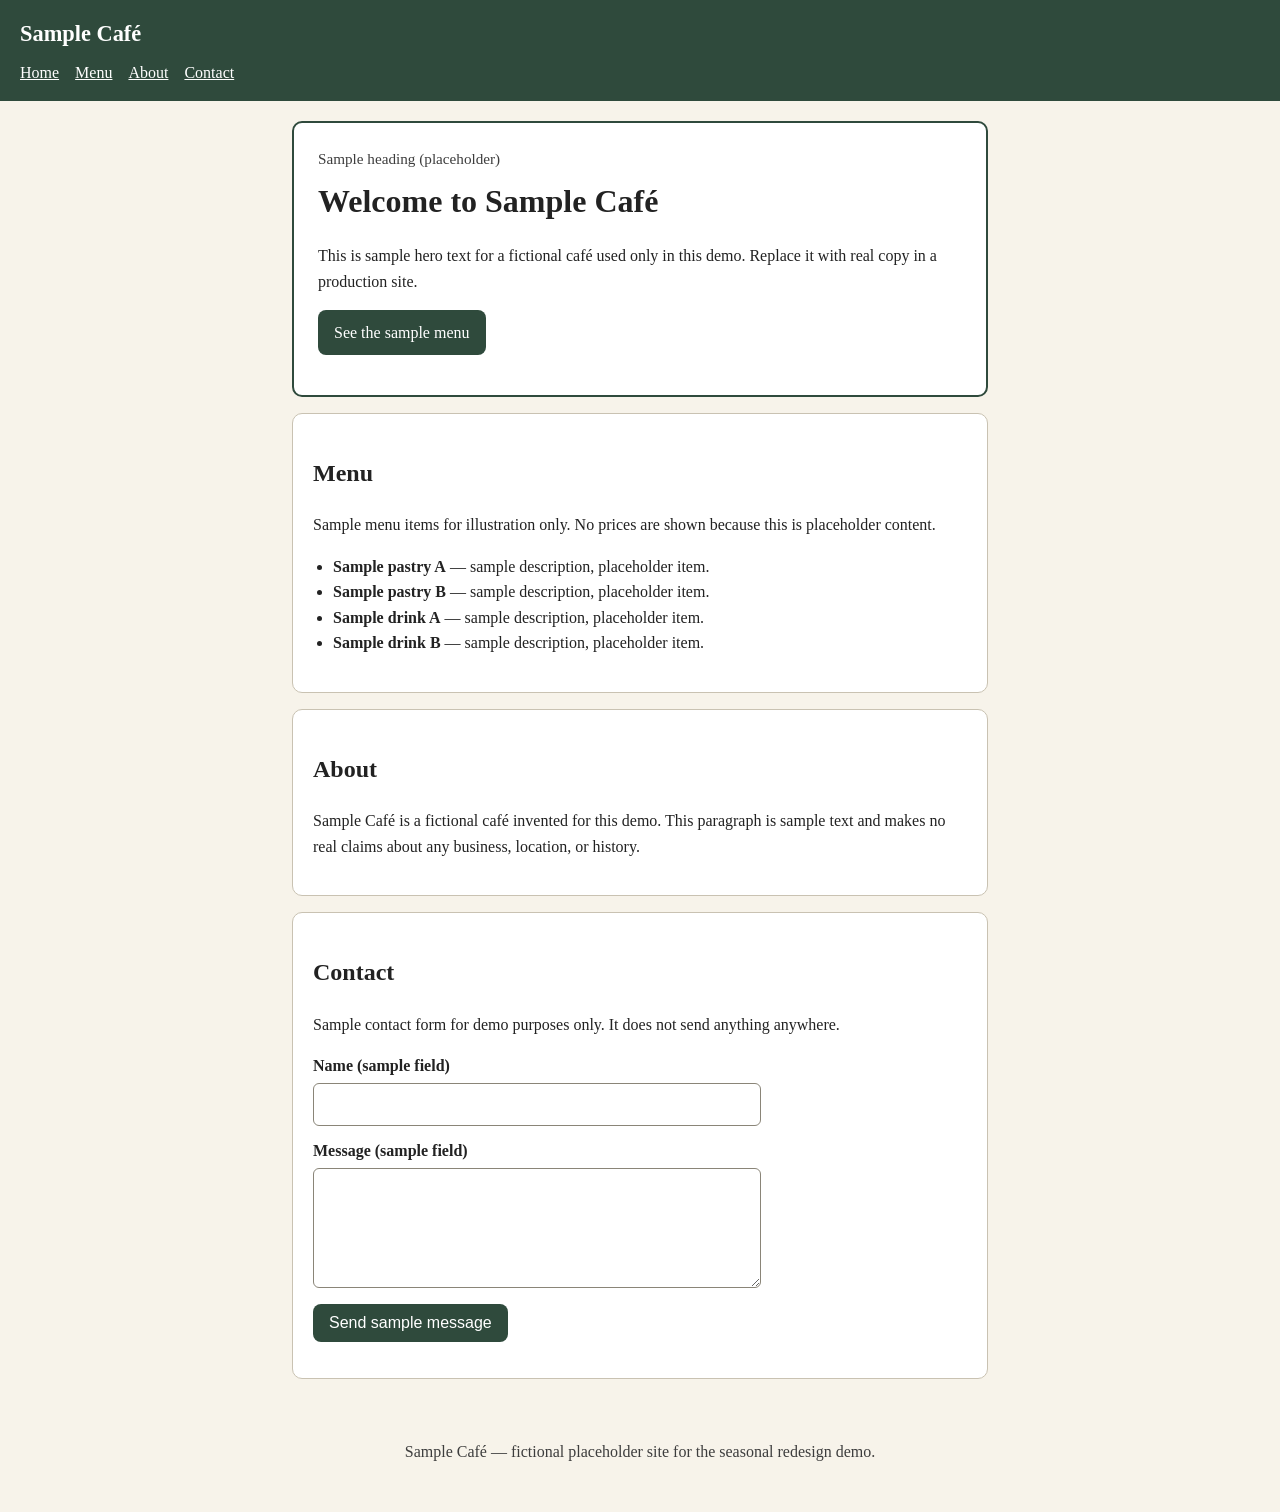
==== seasonal/site/index.html @ b6c5d4e1 "added demo for a seasonal dynamic website imagine a website that redesigns itself for each season is" ====
<!doctype html>
<html lang="en">
<head>
  <meta charset="utf-8">
  <meta name="viewport" content="width=device-width, initial-scale=1">
  <title>Sample Café (placeholder demo site)</title>
  <link rel="stylesheet" href="./style.css">
</head>
<body>
  <header class="site-header">
    <p class="brand">Sample Café</p>
    <nav class="site-nav" aria-label="Main navigation">
      <a href="#home">Home</a>
      <a href="#menu">Menu</a>
      <a href="#about">About</a>
      <a href="#contact">Contact</a>
    </nav>
  </header>

  <main>
    <section id="home" class="hero">
      <p class="season-kicker">Sample heading (placeholder)</p>
      <h1>Welcome to Sample Café</h1>
      <p>This is sample hero text for a fictional café used only in this demo. Replace it with real copy in a production site.</p>
      <p><a class="button" href="#menu">See the sample menu</a></p>
    </section>

    <section id="menu" class="panel">
      <h2>Menu</h2>
      <p>Sample menu items for illustration only. No prices are shown because this is placeholder content.</p>
      <ul class="menu-list">
        <li><strong>Sample pastry A</strong> — sample description, placeholder item.</li>
        <li><strong>Sample pastry B</strong> — sample description, placeholder item.</li>
        <li><strong>Sample drink A</strong> — sample description, placeholder item.</li>
        <li><strong>Sample drink B</strong> — sample description, placeholder item.</li>
      </ul>
    </section>

    <section id="about" class="panel">
      <h2>About</h2>
      <p>Sample Café is a fictional café invented for this demo. This paragraph is sample text and makes no real claims about any business, location, or history.</p>
    </section>

    <section id="contact" class="panel">
      <h2>Contact</h2>
      <p>Sample contact form for demo purposes only. It does not send anything anywhere.</p>
      <form id="contact-form" action="#" method="post">
        <label for="contact-name">Name (sample field)</label>
        <input id="contact-name" name="name" type="text" autocomplete="name" required>
        <label for="contact-message">Message (sample field)</label>
        <textarea id="contact-message" name="message" rows="4" required></textarea>
        <button type="submit">Send sample message</button>
      </form>
      <p id="contact-note" role="status"></p>
    </section>
  </main>

  <footer class="site-footer">
    <p>Sample Café — fictional placeholder site for the seasonal redesign demo.</p>
  </footer>

  <script src="./script.js"></script>
</body>
</html>
---- seasonal/site/style.css ----
/* Original Sample Café styles (placeholder demo site). */
* {
  box-sizing: border-box;
}

body {
  margin: 0;
  font-family: Georgia, "Times New Roman", serif;
  line-height: 1.6;
  color: #222222;
  background: #f7f3ea;
}

.site-header {
  background: #2f4a3c;
  color: #ffffff;
  padding: 1rem 1.25rem;
}

.brand {
  margin: 0 0 0.5rem;
  font-size: 1.4rem;
  font-weight: bold;
}

.site-nav {
  display: flex;
  flex-wrap: wrap;
  gap: 0.25rem 1rem;
}

.site-nav a {
  color: #ffffff;
}

main {
  max-width: 46rem;
  margin: 0 auto;
  padding: 1.25rem;
}

.hero {
  background: #ffffff;
  border: 2px solid #2f4a3c;
  border-radius: 10px;
  padding: 1.5rem;
}

.season-kicker {
  margin: 0 0 0.25rem;
  font-size: 0.95rem;
  color: #3d3d3d;
}

h1 {
  margin: 0 0 0.5rem;
  font-size: 2rem;
}

.panel {
  background: #ffffff;
  border: 1px solid #c9c2b2;
  border-radius: 10px;
  padding: 1.25rem;
  margin-top: 1rem;
}

.menu-list {
  padding-left: 1.25rem;
}

.button,
button {
  display: inline-block;
  background: #2f4a3c;
  color: #ffffff;
  border: none;
  border-radius: 8px;
  padding: 0.6rem 1rem;
  font-size: 1rem;
  text-decoration: none;
  cursor: pointer;
}

label {
  display: block;
  margin-top: 0.75rem;
  font-weight: bold;
}

input,
textarea {
  display: block;
  width: 100%;
  max-width: 28rem;
  margin-top: 0.25rem;
  padding: 0.5rem;
  font: inherit;
  border: 1px solid #8a8578;
  border-radius: 6px;
  background: #ffffff;
  color: #222222;
}

form button {
  margin-top: 1rem;
}

.site-footer {
  text-align: center;
  padding: 1.5rem 1rem 2rem;
  color: #3d3d3d;
}

@media (max-width: 36rem) {
  h1 {
    font-size: 1.6rem;
  }

  main {
    padding: 0.75rem;
  }
}
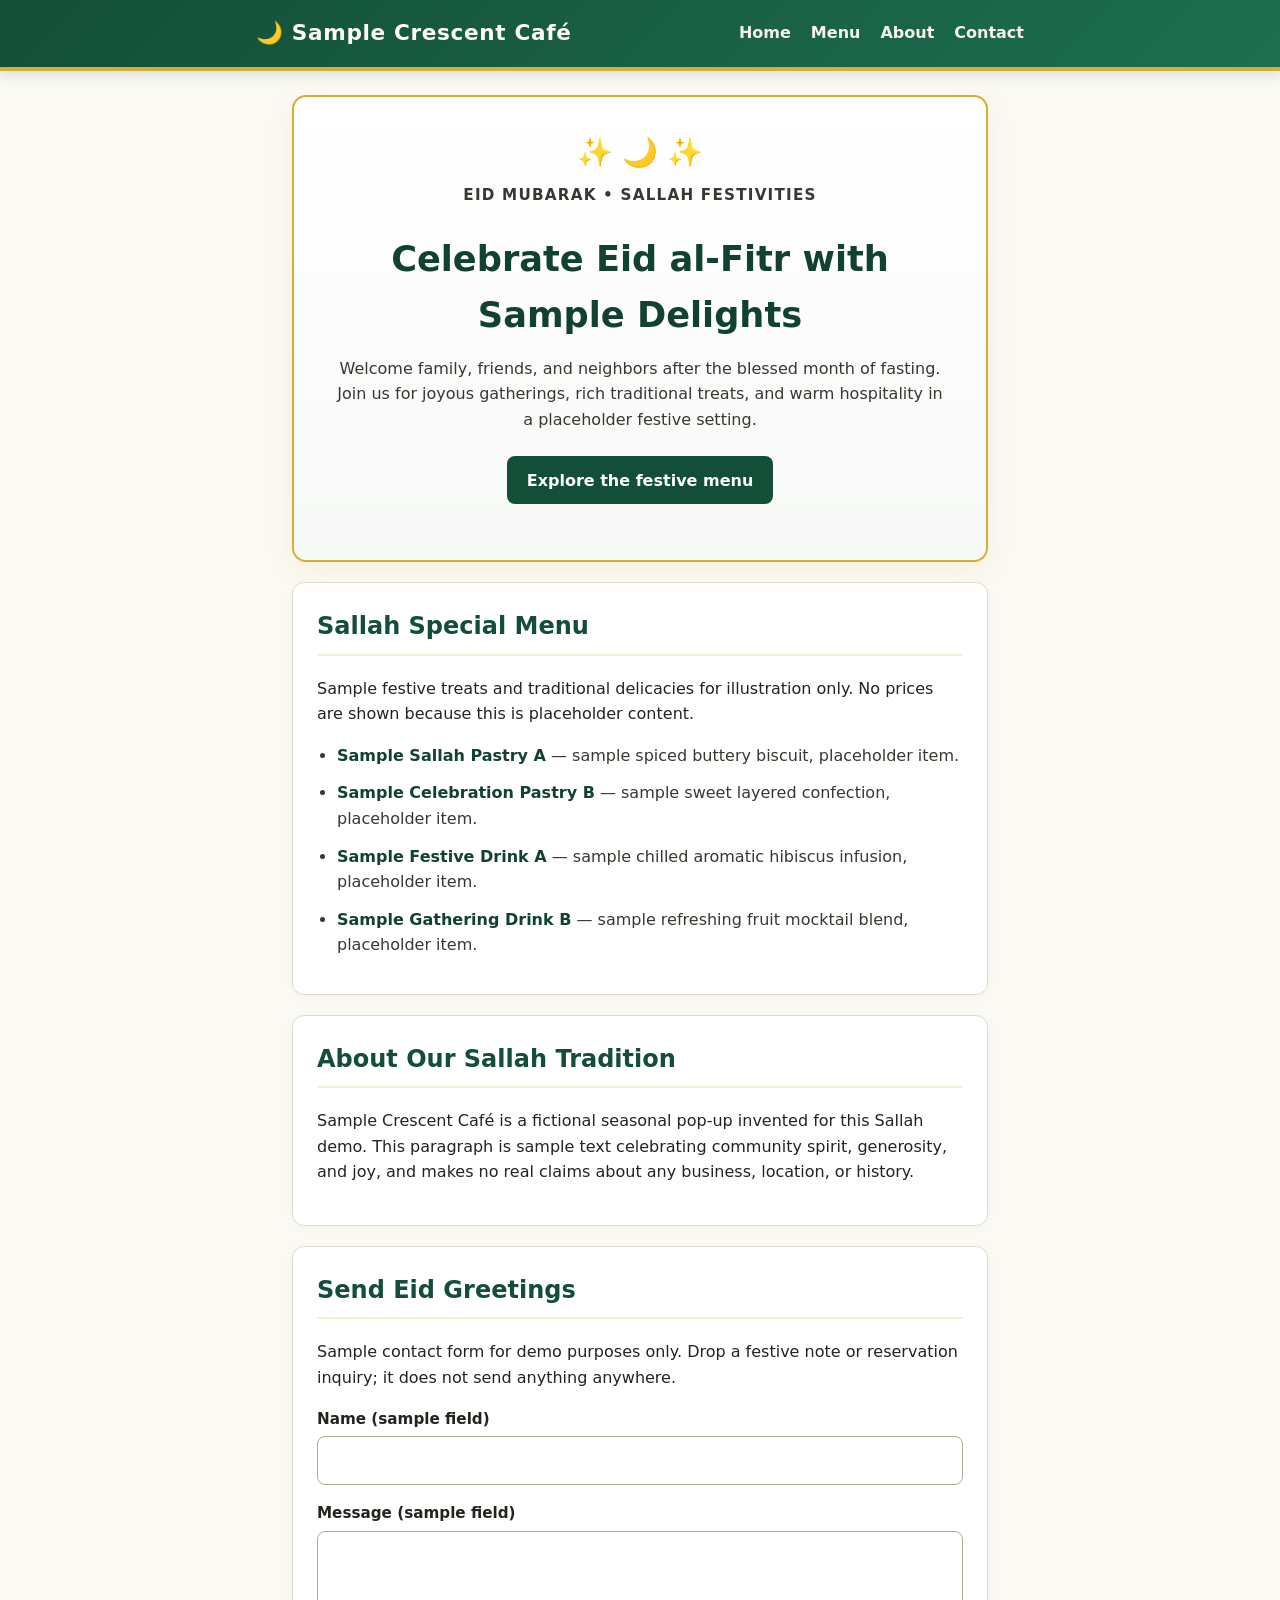
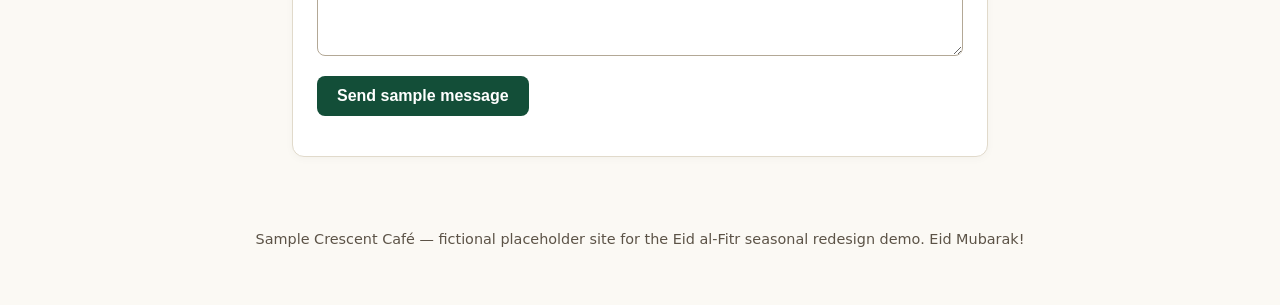
==== commit b6b26d9f: "redesigned for just the seasonal dynamic demo" ====
--- a/seasonal/site/index.html
+++ b/seasonal/site/index.html
@@ -3,47 +3,50 @@
 <head>
   <meta charset="utf-8">
   <meta name="viewport" content="width=device-width, initial-scale=1">
-  <title>Sample Café (placeholder demo site)</title>
+  <title>Sample Crescent Café — Eid al-Fitr (Sallah) Celebration Demo</title>
   <link rel="stylesheet" href="./style.css">
 </head>
 <body>
   <header class="site-header">
-    <p class="brand">Sample Café</p>
-    <nav class="site-nav" aria-label="Main navigation">
-      <a href="#home">Home</a>
-      <a href="#menu">Menu</a>
-      <a href="#about">About</a>
-      <a href="#contact">Contact</a>
-    </nav>
+    <div class="header-inner">
+      <p class="brand">🌙 Sample Crescent Café</p>
+      <nav class="site-nav" aria-label="Main navigation">
+        <a href="#home">Home</a>
+        <a href="#menu">Menu</a>
+        <a href="#about">About</a>
+        <a href="#contact">Contact</a>
+      </nav>
+    </div>
   </header>
 
   <main>
     <section id="home" class="hero">
-      <p class="season-kicker">Sample heading (placeholder)</p>
-      <h1>Welcome to Sample Café</h1>
-      <p>This is sample hero text for a fictional café used only in this demo. Replace it with real copy in a production site.</p>
-      <p><a class="button" href="#menu">See the sample menu</a></p>
+      <div class="crescent-decor" aria-hidden="true">✨ 🌙 ✨</div>
+      <p class="season-kicker">Eid Mubarak • Sallah Festivities</p>
+      <h1>Celebrate Eid al-Fitr with Sample Delights</h1>
+      <p>Welcome family, friends, and neighbors after the blessed month of fasting. Join us for joyous gatherings, rich traditional treats, and warm hospitality in a placeholder festive setting.</p>
+      <p><a class="button" href="#menu">Explore the festive menu</a></p>
     </section>
 
     <section id="menu" class="panel">
-      <h2>Menu</h2>
-      <p>Sample menu items for illustration only. No prices are shown because this is placeholder content.</p>
+      <h2>Sallah Special Menu</h2>
+      <p>Sample festive treats and traditional delicacies for illustration only. No prices are shown because this is placeholder content.</p>
       <ul class="menu-list">
-        <li><strong>Sample pastry A</strong> — sample description, placeholder item.</li>
-        <li><strong>Sample pastry B</strong> — sample description, placeholder item.</li>
-        <li><strong>Sample drink A</strong> — sample description, placeholder item.</li>
-        <li><strong>Sample drink B</strong> — sample description, placeholder item.</li>
+        <li><strong>Sample Sallah Pastry A</strong> — sample spiced buttery biscuit, placeholder item.</li>
+        <li><strong>Sample Celebration Pastry B</strong> — sample sweet layered confection, placeholder item.</li>
+        <li><strong>Sample Festive Drink A</strong> — sample chilled aromatic hibiscus infusion, placeholder item.</li>
+        <li><strong>Sample Gathering Drink B</strong> — sample refreshing fruit mocktail blend, placeholder item.</li>
       </ul>
     </section>
 
     <section id="about" class="panel">
-      <h2>About</h2>
-      <p>Sample Café is a fictional café invented for this demo. This paragraph is sample text and makes no real claims about any business, location, or history.</p>
+      <h2>About Our Sallah Tradition</h2>
+      <p>Sample Crescent Café is a fictional seasonal pop-up invented for this Sallah demo. This paragraph is sample text celebrating community spirit, generosity, and joy, and makes no real claims about any business, location, or history.</p>
     </section>
 
     <section id="contact" class="panel">
-      <h2>Contact</h2>
-      <p>Sample contact form for demo purposes only. It does not send anything anywhere.</p>
+      <h2>Send Eid Greetings</h2>
+      <p>Sample contact form for demo purposes only. Drop a festive note or reservation inquiry; it does not send anything anywhere.</p>
       <form id="contact-form" action="#" method="post">
         <label for="contact-name">Name (sample field)</label>
         <input id="contact-name" name="name" type="text" autocomplete="name" required>
@@ -56,9 +59,9 @@
   </main>
 
   <footer class="site-footer">
-    <p>Sample Café — fictional placeholder site for the seasonal redesign demo.</p>
+    <p>Sample Crescent Café — fictional placeholder site for the Eid al-Fitr seasonal redesign demo. Eid Mubarak!</p>
   </footer>
 
   <script src="./script.js"></script>
 </body>
-</html>
+</html>
--- a/seasonal/site/style.css
+++ b/seasonal/site/style.css
@@ -1,123 +1,233 @@
-/* Original Sample Café styles (placeholder demo site). */
+/* Eid al-Fitr (Sallah) thematic redesign stylesheet */
 * {
   box-sizing: border-box;
 }
 
 body {
   margin: 0;
-  font-family: Georgia, "Times New Roman", serif;
+  font-family: system-ui, -apple-system, BlinkMacSystemFont, "Segoe UI", Roboto, sans-serif;
   line-height: 1.6;
-  color: #222222;
-  background: #f7f3ea;
+  color: #26221d;
+  background: #fbf9f4;
 }
 
 .site-header {
-  background: #2f4a3c;
-  color: #ffffff;
+  background: linear-gradient(135deg, #134e38 0%, #1d6f51 100%);
+  color: #fbf9f4;
   padding: 1rem 1.25rem;
+  border-bottom: 4px solid #d4af37;
+  box-shadow: 0 4px 12px rgba(19, 78, 56, 0.15);
+}
+
+.header-inner {
+  max-width: 48rem;
+  margin: 0 auto;
+  display: flex;
+  flex-direction: column;
+  gap: 0.75rem;
+}
+
+@media (min-width: 36rem) {
+  .header-inner {
+    flex-direction: row;
+    align-items: center;
+    justify-content: space-between;
+  }
 }
 
 .brand {
-  margin: 0 0 0.5rem;
-  font-size: 1.4rem;
-  font-weight: bold;
+  margin: 0;
+  font-size: 1.35rem;
+  font-weight: 800;
+  letter-spacing: 0.03em;
+  color: #fefcf7;
 }
 
 .site-nav {
   display: flex;
   flex-wrap: wrap;
-  gap: 0.25rem 1rem;
+  gap: 0.5rem 1.25rem;
 }
 
 .site-nav a {
-  color: #ffffff;
+  color: #f7f3ea;
+  text-decoration: none;
+  font-weight: 600;
+  transition: color 0.2s ease;
+}
+
+.site-nav a:hover,
+.site-nav a:focus {
+  color: #f3d16b;
+  outline: none;
 }
 
 main {
   max-width: 46rem;
   margin: 0 auto;
-  padding: 1.25rem;
+  padding: 1.5rem 1.25rem;
 }
 
 .hero {
-  background: #ffffff;
-  border: 2px solid #2f4a3c;
-  border-radius: 10px;
-  padding: 1.5rem;
+  background: linear-gradient(180deg, #ffffff 0%, #f7f9f7 100%);
+  border: 2px solid #d4af37;
+  border-radius: 14px;
+  padding: 2rem 1.5rem;
+  text-align: center;
+  box-shadow: 0 8px 24px rgba(212, 175, 55, 0.12);
+  position: relative;
+  overflow: hidden;
+}
+
+.crescent-decor {
+  font-size: 1.8rem;
+  margin-bottom: 0.5rem;
+  animation: floatDecor 3s ease-in-out infinite alternate;
+}
+
+@keyframes floatDecor {
+  0% { transform: translateY(0); }
+  100% { transform: translateY(-4px); }
 }
 
 .season-kicker {
-  margin: 0 0 0.25rem;
+  margin: 0 0 0.5rem;
   font-size: 0.95rem;
-  color: #3d3d3d;
+  font-weight: 700;
+  text-transform: uppercase;
+  letter-spacing: 0.08em;
+  color: #997412;
 }
 
 h1 {
-  margin: 0 0 0.5rem;
-  font-size: 2rem;
+  margin: 0 0 0.75rem;
+  font-size: 2.2rem;
+  color: #114230;
+  font-weight: 800;
+}
+
+.hero p {
+  margin: 0 auto 1.5rem;
+  max-width: 38rem;
+  color: #3b3630;
 }
 
 .panel {
   background: #ffffff;
-  border: 1px solid #c9c2b2;
-  border-radius: 10px;
-  padding: 1.25rem;
-  margin-top: 1rem;
+  border: 1px solid #e1dacb;
+  border-radius: 12px;
+  padding: 1.5rem;
+  margin-top: 1.25rem;
+  box-shadow: 0 2px 8px rgba(0, 0, 0, 0.03);
+}
+
+.panel h2 {
+  margin-top: 0;
+  color: #134e38;
+  font-size: 1.5rem;
+  border-bottom: 2px solid #f3eedd;
+  padding-bottom: 0.5rem;
 }
 
 .menu-list {
   padding-left: 1.25rem;
+  margin-bottom: 0;
+}
+
+.menu-list li {
+  margin-bottom: 0.75rem;
+  color: #3b3630;
+}
+
+.menu-list strong {
+  color: #114230;
 }
 
 .button,
 button {
   display: inline-block;
-  background: #2f4a3c;
+  background: #134e38;
   color: #ffffff;
   border: none;
   border-radius: 8px;
-  padding: 0.6rem 1rem;
+  padding: 0.7rem 1.25rem;
   font-size: 1rem;
+  font-weight: 600;
   text-decoration: none;
   cursor: pointer;
+  transition: background-color 0.2s ease, transform 0.1s ease;
+}
+
+.button:hover,
+button:hover,
+.button:focus,
+button:focus {
+  background: #1d6f51;
+  outline: none;
+}
+
+.button:active,
+button:active {
+  transform: scale(0.98);
 }
 
 label {
   display: block;
-  margin-top: 0.75rem;
-  font-weight: bold;
+  margin-top: 1rem;
+  font-weight: 700;
+  color: #26221d;
+  font-size: 0.95rem;
 }
 
 input,
 textarea {
   display: block;
   width: 100%;
-  max-width: 28rem;
-  margin-top: 0.25rem;
-  padding: 0.5rem;
+  max-width: 100%;
+  margin-top: 0.35rem;
+  padding: 0.65rem;
   font: inherit;
-  border: 1px solid #8a8578;
-  border-radius: 6px;
+  border: 1px solid #b3a896;
+  border-radius: 8px;
   background: #ffffff;
-  color: #222222;
+  color: #26221d;
+  transition: border-color 0.2s ease, box-shadow 0.2s ease;
+}
+
+input:focus,
+textarea:focus {
+  outline: none;
+  border-color: #134e38;
+  box-shadow: 0 0 0 3px rgba(19, 78, 56, 0.15);
 }
 
 form button {
+  margin-top: 1.25rem;
+}
+
+#contact-note {
   margin-top: 1rem;
+  font-weight: 600;
+  color: #134e38;
 }
 
 .site-footer {
   text-align: center;
-  padding: 1.5rem 1rem 2rem;
-  color: #3d3d3d;
+  padding: 2rem 1rem 2.5rem;
+  color: #5c5347;
+  font-size: 0.9rem;
 }
 
 @media (max-width: 36rem) {
   h1 {
-    font-size: 1.6rem;
+    font-size: 1.75rem;
   }
 
   main {
-    padding: 0.75rem;
-  }
-}
+    padding: 1rem 0.75rem;
+  }
+
+  .hero {
+    padding: 1.5rem 1rem;
+  }
+}
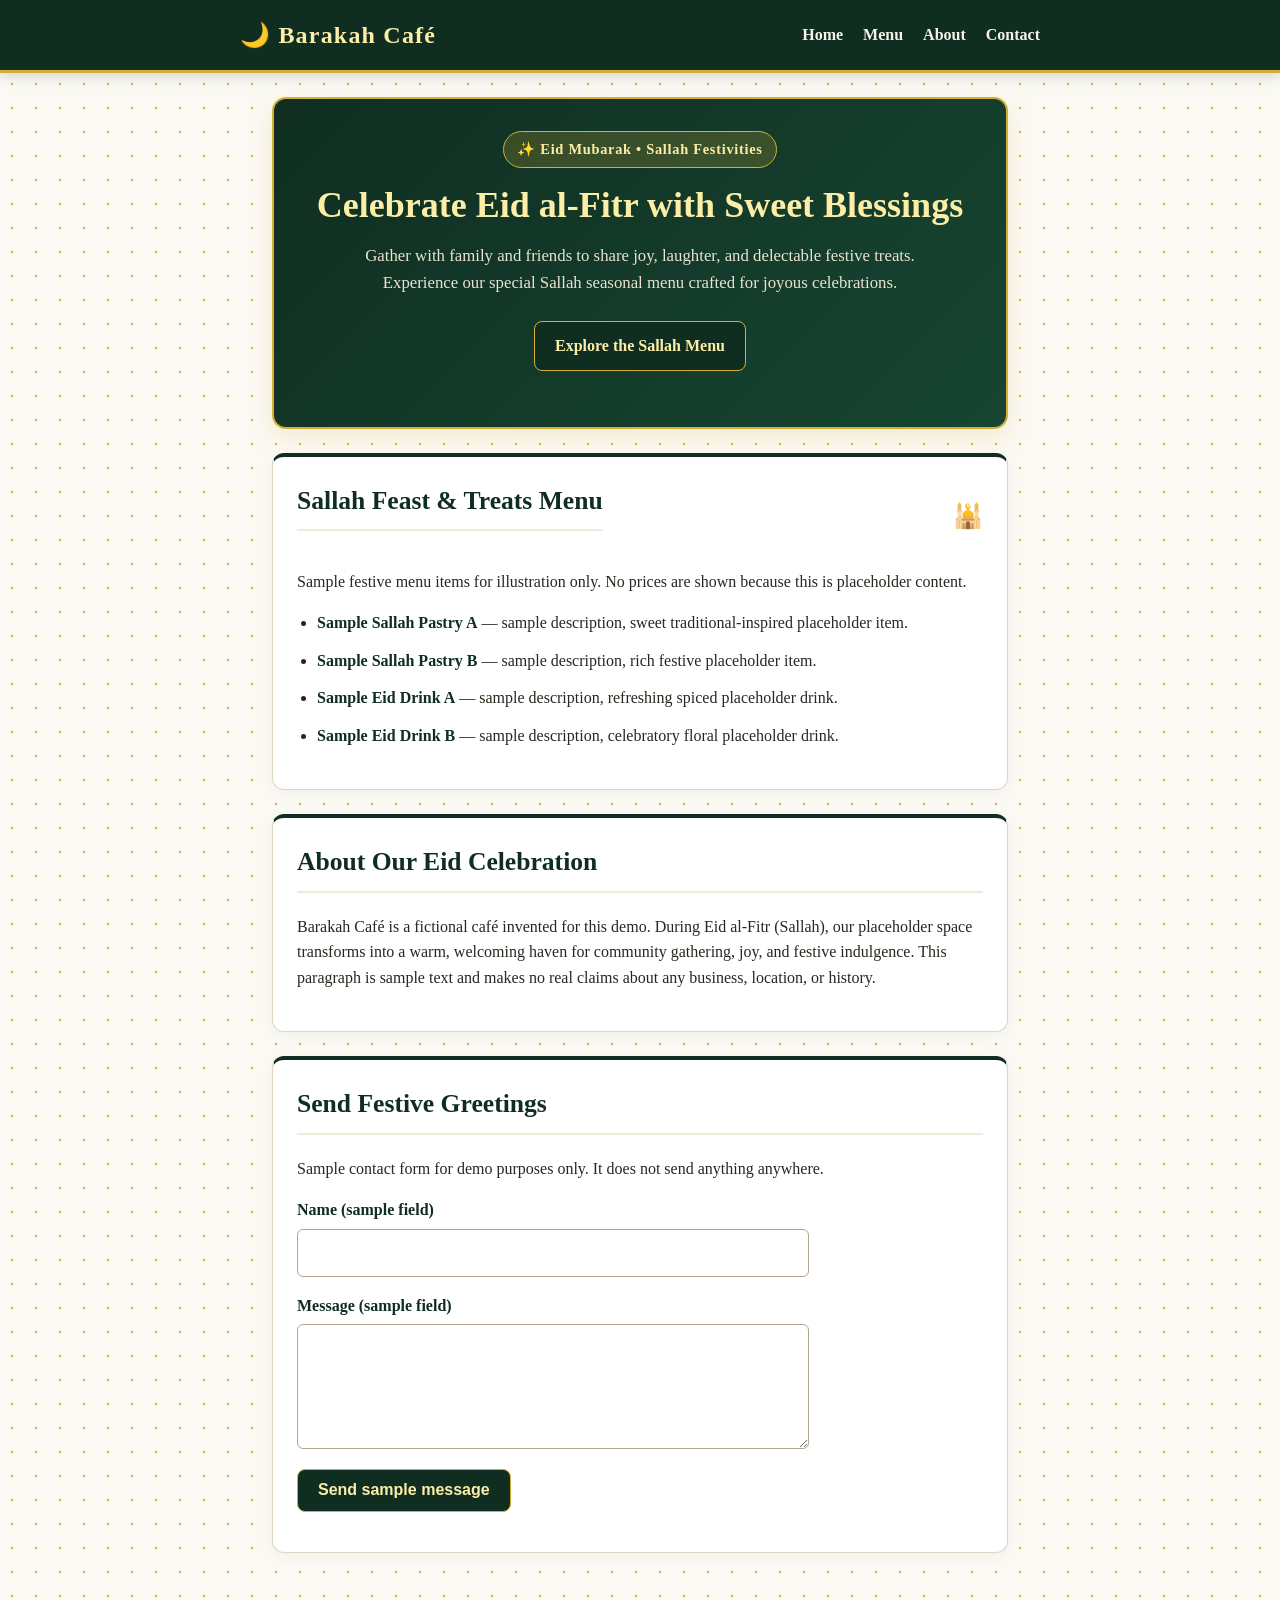
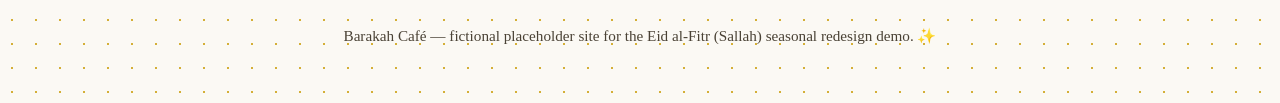
==== commit 047afc04: "redesigned the demo webpage" ====
--- a/seasonal/site/index.html
+++ b/seasonal/site/index.html
@@ -3,13 +3,13 @@
 <head>
   <meta charset="utf-8">
   <meta name="viewport" content="width=device-width, initial-scale=1">
-  <title>Sample Crescent Café — Eid al-Fitr (Sallah) Celebration Demo</title>
+  <title>Barakah Café — Eid al-Fitr (Sallah) Celebration</title>
   <link rel="stylesheet" href="./style.css">
 </head>
 <body>
   <header class="site-header">
-    <div class="header-inner">
-      <p class="brand">🌙 Sample Crescent Café</p>
+    <div class="header-container">
+      <p class="brand">🌙 Barakah Café</p>
       <nav class="site-nav" aria-label="Main navigation">
         <a href="#home">Home</a>
         <a href="#menu">Menu</a>
@@ -21,32 +21,34 @@
 
   <main>
     <section id="home" class="hero">
-      <div class="crescent-decor" aria-hidden="true">✨ 🌙 ✨</div>
-      <p class="season-kicker">Eid Mubarak • Sallah Festivities</p>
-      <h1>Celebrate Eid al-Fitr with Sample Delights</h1>
-      <p>Welcome family, friends, and neighbors after the blessed month of fasting. Join us for joyous gatherings, rich traditional treats, and warm hospitality in a placeholder festive setting.</p>
-      <p><a class="button" href="#menu">Explore the festive menu</a></p>
+      <div class="crescent-badge">✨ Eid Mubarak &bull; Sallah Festivities</div>
+      <h1>Celebrate Eid al-Fitr with Sweet Blessings</h1>
+      <p>Gather with family and friends to share joy, laughter, and delectable festive treats. Experience our special Sallah seasonal menu crafted for joyous celebrations.</p>
+      <p><a class="button" href="#menu">Explore the Sallah Menu</a></p>
     </section>
 
     <section id="menu" class="panel">
-      <h2>Sallah Special Menu</h2>
-      <p>Sample festive treats and traditional delicacies for illustration only. No prices are shown because this is placeholder content.</p>
+      <div class="section-header-decor">
+        <h2>Sallah Feast &amp; Treats Menu</h2>
+        <span class="decor-icon">🕌</span>
+      </div>
+      <p>Sample festive menu items for illustration only. No prices are shown because this is placeholder content.</p>
       <ul class="menu-list">
-        <li><strong>Sample Sallah Pastry A</strong> — sample spiced buttery biscuit, placeholder item.</li>
-        <li><strong>Sample Celebration Pastry B</strong> — sample sweet layered confection, placeholder item.</li>
-        <li><strong>Sample Festive Drink A</strong> — sample chilled aromatic hibiscus infusion, placeholder item.</li>
-        <li><strong>Sample Gathering Drink B</strong> — sample refreshing fruit mocktail blend, placeholder item.</li>
+        <li><strong>Sample Sallah Pastry A</strong> — sample description, sweet traditional-inspired placeholder item.</li>
+        <li><strong>Sample Sallah Pastry B</strong> — sample description, rich festive placeholder item.</li>
+        <li><strong>Sample Eid Drink A</strong> — sample description, refreshing spiced placeholder drink.</li>
+        <li><strong>Sample Eid Drink B</strong> — sample description, celebratory floral placeholder drink.</li>
       </ul>
     </section>
 
     <section id="about" class="panel">
-      <h2>About Our Sallah Tradition</h2>
-      <p>Sample Crescent Café is a fictional seasonal pop-up invented for this Sallah demo. This paragraph is sample text celebrating community spirit, generosity, and joy, and makes no real claims about any business, location, or history.</p>
+      <h2>About Our Eid Celebration</h2>
+      <p>Barakah Café is a fictional café invented for this demo. During Eid al-Fitr (Sallah), our placeholder space transforms into a warm, welcoming haven for community gathering, joy, and festive indulgence. This paragraph is sample text and makes no real claims about any business, location, or history.</p>
     </section>
 
     <section id="contact" class="panel">
-      <h2>Send Eid Greetings</h2>
-      <p>Sample contact form for demo purposes only. Drop a festive note or reservation inquiry; it does not send anything anywhere.</p>
+      <h2>Send Festive Greetings</h2>
+      <p>Sample contact form for demo purposes only. It does not send anything anywhere.</p>
       <form id="contact-form" action="#" method="post">
         <label for="contact-name">Name (sample field)</label>
         <input id="contact-name" name="name" type="text" autocomplete="name" required>
@@ -59,9 +61,9 @@
   </main>
 
   <footer class="site-footer">
-    <p>Sample Crescent Café — fictional placeholder site for the Eid al-Fitr seasonal redesign demo. Eid Mubarak!</p>
+    <p>Barakah Café — fictional placeholder site for the Eid al-Fitr (Sallah) seasonal redesign demo. ✨</p>
   </footer>
 
   <script src="./script.js"></script>
 </body>
-</html>+</html>
--- a/seasonal/site/style.css
+++ b/seasonal/site/style.css
@@ -1,46 +1,51 @@
-/* Eid al-Fitr (Sallah) thematic redesign stylesheet */
+/* Eid al-Fitr (Sallah) Redesign Styles */
 * {
   box-sizing: border-box;
 }
 
 body {
   margin: 0;
-  font-family: system-ui, -apple-system, BlinkMacSystemFont, "Segoe UI", Roboto, sans-serif;
+  font-family: "Cinzel", Georgia, "Times New Roman", serif;
   line-height: 1.6;
-  color: #26221d;
+  color: #2b261f;
   background: #fbf9f4;
+  background-image: radial-gradient(#d4af37 0.75px, transparent 0.75px);
+  background-size: 24px 24px;
 }
 
 .site-header {
-  background: linear-gradient(135deg, #134e38 0%, #1d6f51 100%);
-  color: #fbf9f4;
+  background: #0f2e21;
+  color: #f7f3ea;
   padding: 1rem 1.25rem;
-  border-bottom: 4px solid #d4af37;
-  box-shadow: 0 4px 12px rgba(19, 78, 56, 0.15);
-}
-
-.header-inner {
-  max-width: 48rem;
+  border-bottom: 3px solid #d4af37;
+  position: sticky;
+  top: 0;
+  z-index: 100;
+  box-shadow: 0 4px 12px rgba(15, 46, 33, 0.15);
+}
+
+.header-container {
+  max-width: 50rem;
   margin: 0 auto;
   display: flex;
   flex-direction: column;
-  gap: 0.75rem;
+  gap: 0.5rem;
 }
 
 @media (min-width: 36rem) {
-  .header-inner {
+  .header-container {
     flex-direction: row;
+    justify-content: space-between;
     align-items: center;
-    justify-content: space-between;
   }
 }
 
 .brand {
   margin: 0;
-  font-size: 1.35rem;
-  font-weight: 800;
-  letter-spacing: 0.03em;
-  color: #fefcf7;
+  font-size: 1.5rem;
+  font-weight: bold;
+  color: #fceea7;
+  letter-spacing: 0.05em;
 }
 
 .site-nav {
@@ -58,147 +63,144 @@
 
 .site-nav a:hover,
 .site-nav a:focus {
-  color: #f3d16b;
-  outline: none;
+  color: #fceea7;
+  text-decoration: underline;
 }
 
 main {
-  max-width: 46rem;
+  max-width: 48rem;
   margin: 0 auto;
-  padding: 1.5rem 1.25rem;
+  padding: 1.5rem 1rem;
 }
 
 .hero {
-  background: linear-gradient(180deg, #ffffff 0%, #f7f9f7 100%);
+  background: linear-gradient(135deg, #0f2e21 0%, #174532 100%);
+  color: #f7f3ea;
   border: 2px solid #d4af37;
   border-radius: 14px;
   padding: 2rem 1.5rem;
+  box-shadow: 0 8px 24px rgba(212, 175, 55, 0.2);
   text-align: center;
-  box-shadow: 0 8px 24px rgba(212, 175, 55, 0.12);
   position: relative;
   overflow: hidden;
 }
 
-.crescent-decor {
-  font-size: 1.8rem;
-  margin-bottom: 0.5rem;
-  animation: floatDecor 3s ease-in-out infinite alternate;
-}
-
-@keyframes floatDecor {
-  0% { transform: translateY(0); }
-  100% { transform: translateY(-4px); }
-}
-
-.season-kicker {
-  margin: 0 0 0.5rem;
-  font-size: 0.95rem;
-  font-weight: 700;
-  text-transform: uppercase;
-  letter-spacing: 0.08em;
-  color: #997412;
+.crescent-badge {
+  display: inline-block;
+  background: rgba(212, 175, 55, 0.2);
+  color: #fceea7;
+  border: 1px solid #d4af37;
+  padding: 0.35rem 0.85rem;
+  border-radius: 20px;
+  font-size: 0.9rem;
+  font-weight: bold;
+  margin-bottom: 1rem;
+  letter-spacing: 0.05em;
 }
 
 h1 {
-  margin: 0 0 0.75rem;
-  font-size: 2.2rem;
-  color: #114230;
-  font-weight: 800;
+  margin: 0 0 1rem;
+  font-size: 2.25rem;
+  color: #fceea7;
+  line-height: 1.2;
 }
 
 .hero p {
+  max-width: 38rem;
   margin: 0 auto 1.5rem;
-  max-width: 38rem;
-  color: #3b3630;
+  color: #eae3d2;
+  font-size: 1.05rem;
 }
 
 .panel {
   background: #ffffff;
-  border: 1px solid #e1dacb;
+  border: 1px solid #dfd5c2;
+  border-top: 4px solid #0f2e21;
   border-radius: 12px;
   padding: 1.5rem;
-  margin-top: 1.25rem;
-  box-shadow: 0 2px 8px rgba(0, 0, 0, 0.03);
+  margin-top: 1.5rem;
+  box-shadow: 0 4px 16px rgba(0, 0, 0, 0.04);
 }
 
 .panel h2 {
   margin-top: 0;
-  color: #134e38;
+  color: #0f2e21;
+  font-size: 1.6rem;
+  border-bottom: 2px solid #f2eadb;
+  padding-bottom: 0.5rem;
+}
+
+.section-header-decor {
+  display: flex;
+  justify-content: space-between;
+  align-items: center;
+}
+
+.decor-icon {
   font-size: 1.5rem;
-  border-bottom: 2px solid #f3eedd;
-  padding-bottom: 0.5rem;
 }
 
 .menu-list {
   padding-left: 1.25rem;
-  margin-bottom: 0;
 }
 
 .menu-list li {
   margin-bottom: 0.75rem;
-  color: #3b3630;
 }
 
 .menu-list strong {
-  color: #114230;
+  color: #0f2e21;
 }
 
 .button,
 button {
   display: inline-block;
-  background: #134e38;
-  color: #ffffff;
-  border: none;
+  background: #0f2e21;
+  color: #fceea7;
+  border: 1px solid #d4af37;
   border-radius: 8px;
   padding: 0.7rem 1.25rem;
   font-size: 1rem;
-  font-weight: 600;
+  font-weight: bold;
   text-decoration: none;
   cursor: pointer;
-  transition: background-color 0.2s ease, transform 0.1s ease;
+  transition: background 0.2s ease, transform 0.1s ease;
 }
 
 .button:hover,
+.button:focus,
 button:hover,
-.button:focus,
 button:focus {
-  background: #1d6f51;
-  outline: none;
-}
-
-.button:active,
-button:active {
-  transform: scale(0.98);
+  background: #174532;
+  color: #ffffff;
+  transform: translateY(-1px);
 }
 
 label {
   display: block;
   margin-top: 1rem;
-  font-weight: 700;
-  color: #26221d;
-  font-size: 0.95rem;
+  font-weight: bold;
+  color: #0f2e21;
 }
 
 input,
 textarea {
   display: block;
   width: 100%;
-  max-width: 100%;
+  max-width: 32rem;
   margin-top: 0.35rem;
   padding: 0.65rem;
   font: inherit;
-  border: 1px solid #b3a896;
-  border-radius: 8px;
+  border: 1px solid #b3a690;
+  border-radius: 6px;
   background: #ffffff;
-  color: #26221d;
-  transition: border-color 0.2s ease, box-shadow 0.2s ease;
+  color: #2b261f;
 }
 
 input:focus,
 textarea:focus {
-  outline: none;
-  border-color: #134e38;
-  box-shadow: 0 0 0 3px rgba(19, 78, 56, 0.15);
+  outline: 2px solid #0f2e21;
+  border-color: #0f2e21;
 }
 
 form button {
@@ -207,15 +209,15 @@
 
 #contact-note {
   margin-top: 1rem;
-  font-weight: 600;
-  color: #134e38;
+  font-weight: bold;
+  color: #0f2e21;
 }
 
 .site-footer {
   text-align: center;
   padding: 2rem 1rem 2.5rem;
-  color: #5c5347;
-  font-size: 0.9rem;
+  color: #4a4235;
+  font-size: 0.95rem;
 }
 
 @media (max-width: 36rem) {
@@ -224,10 +226,10 @@
   }
 
   main {
-    padding: 1rem 0.75rem;
+    padding: 0.75rem;
   }
 
   .hero {
     padding: 1.5rem 1rem;
   }
-}+}
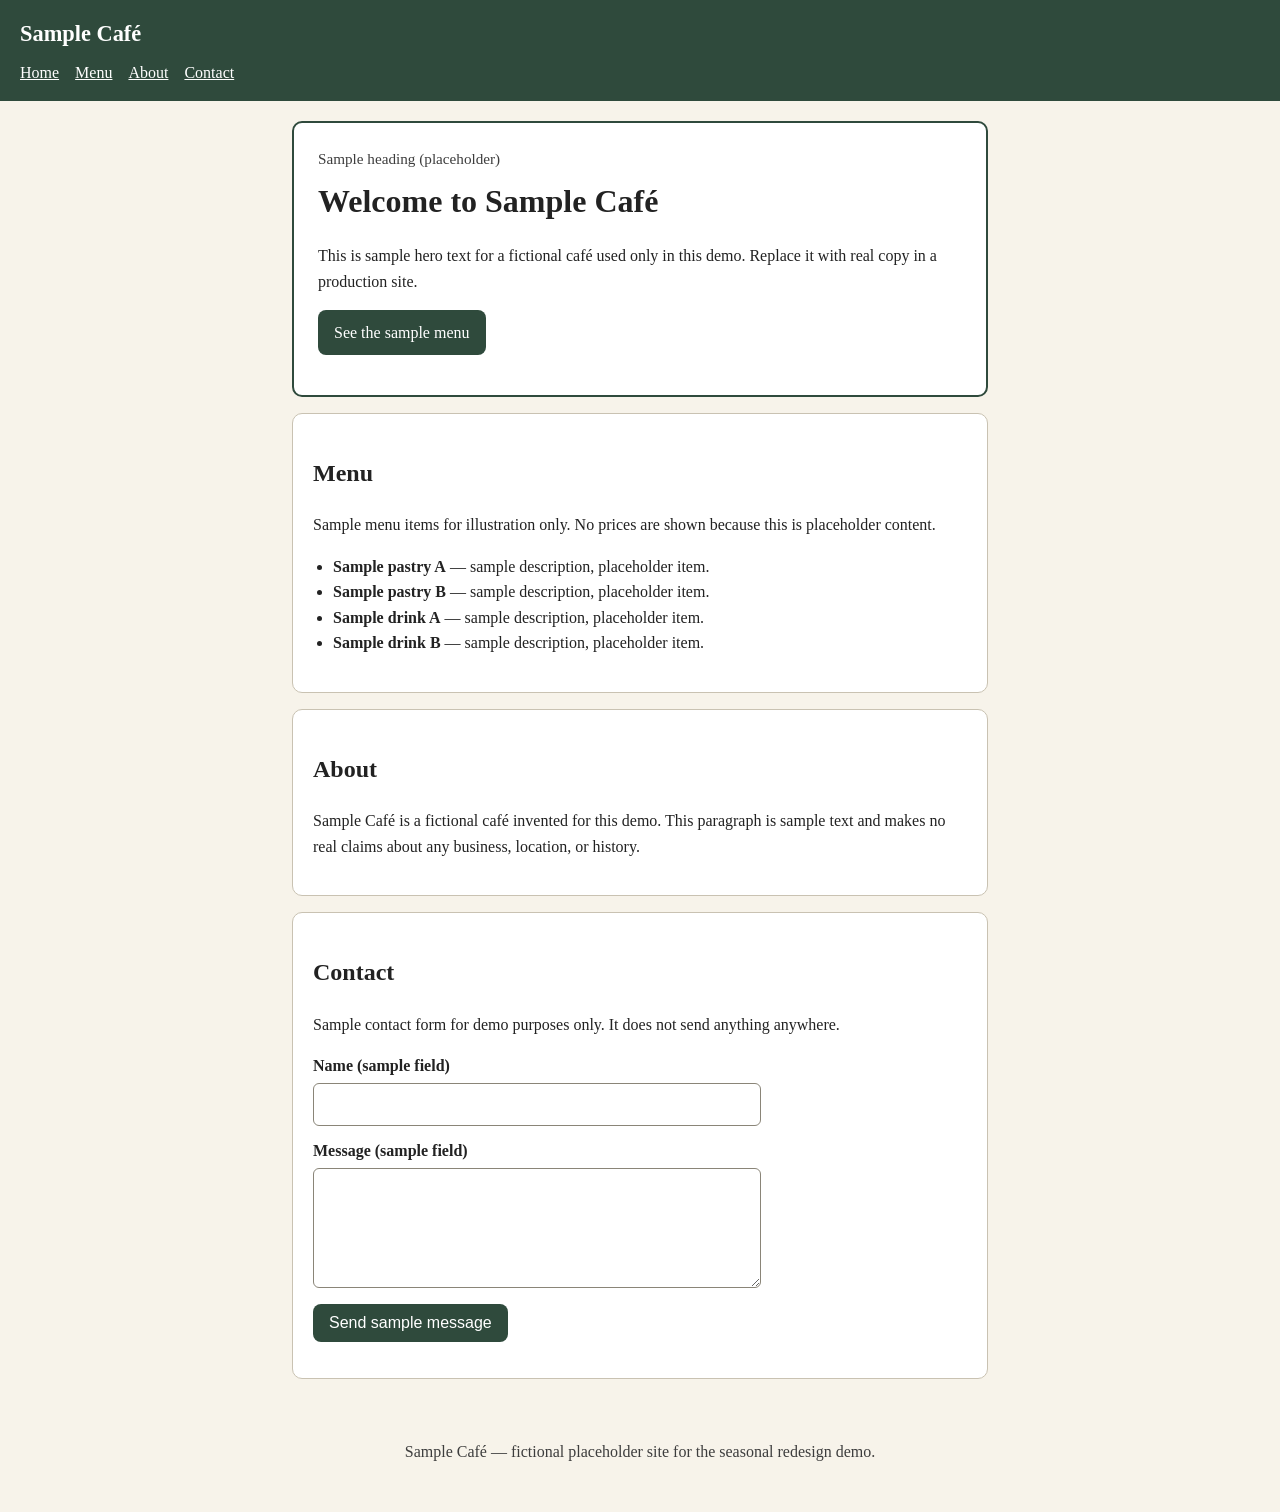
==== commit 04e082a3: "Added tools to ground the ai agent" ====
--- a/seasonal/site/index.html
+++ b/seasonal/site/index.html
@@ -3,51 +3,46 @@
 <head>
   <meta charset="utf-8">
   <meta name="viewport" content="width=device-width, initial-scale=1">
-  <title>Barakah Café — Eid al-Fitr (Sallah) Celebration</title>
+  <title>Sample Café (placeholder demo site)</title>
   <link rel="stylesheet" href="./style.css">
 </head>
 <body>
   <header class="site-header">
-    <div class="header-container">
-      <p class="brand">🌙 Barakah Café</p>
-      <nav class="site-nav" aria-label="Main navigation">
-        <a href="#home">Home</a>
-        <a href="#menu">Menu</a>
-        <a href="#about">About</a>
-        <a href="#contact">Contact</a>
-      </nav>
-    </div>
+    <p class="brand">Sample Café</p>
+    <nav class="site-nav" aria-label="Main navigation">
+      <a href="#home">Home</a>
+      <a href="#menu">Menu</a>
+      <a href="#about">About</a>
+      <a href="#contact">Contact</a>
+    </nav>
   </header>
 
   <main>
     <section id="home" class="hero">
-      <div class="crescent-badge">✨ Eid Mubarak &bull; Sallah Festivities</div>
-      <h1>Celebrate Eid al-Fitr with Sweet Blessings</h1>
-      <p>Gather with family and friends to share joy, laughter, and delectable festive treats. Experience our special Sallah seasonal menu crafted for joyous celebrations.</p>
-      <p><a class="button" href="#menu">Explore the Sallah Menu</a></p>
+      <p class="season-kicker">Sample heading (placeholder)</p>
+      <h1>Welcome to Sample Café</h1>
+      <p>This is sample hero text for a fictional café used only in this demo. Replace it with real copy in a production site.</p>
+      <p><a class="button" href="#menu">See the sample menu</a></p>
     </section>
 
     <section id="menu" class="panel">
-      <div class="section-header-decor">
-        <h2>Sallah Feast &amp; Treats Menu</h2>
-        <span class="decor-icon">🕌</span>
-      </div>
-      <p>Sample festive menu items for illustration only. No prices are shown because this is placeholder content.</p>
+      <h2>Menu</h2>
+      <p>Sample menu items for illustration only. No prices are shown because this is placeholder content.</p>
       <ul class="menu-list">
-        <li><strong>Sample Sallah Pastry A</strong> — sample description, sweet traditional-inspired placeholder item.</li>
-        <li><strong>Sample Sallah Pastry B</strong> — sample description, rich festive placeholder item.</li>
-        <li><strong>Sample Eid Drink A</strong> — sample description, refreshing spiced placeholder drink.</li>
-        <li><strong>Sample Eid Drink B</strong> — sample description, celebratory floral placeholder drink.</li>
+        <li><strong>Sample pastry A</strong> — sample description, placeholder item.</li>
+        <li><strong>Sample pastry B</strong> — sample description, placeholder item.</li>
+        <li><strong>Sample drink A</strong> — sample description, placeholder item.</li>
+        <li><strong>Sample drink B</strong> — sample description, placeholder item.</li>
       </ul>
     </section>
 
     <section id="about" class="panel">
-      <h2>About Our Eid Celebration</h2>
-      <p>Barakah Café is a fictional café invented for this demo. During Eid al-Fitr (Sallah), our placeholder space transforms into a warm, welcoming haven for community gathering, joy, and festive indulgence. This paragraph is sample text and makes no real claims about any business, location, or history.</p>
+      <h2>About</h2>
+      <p>Sample Café is a fictional café invented for this demo. This paragraph is sample text and makes no real claims about any business, location, or history.</p>
     </section>
 
     <section id="contact" class="panel">
-      <h2>Send Festive Greetings</h2>
+      <h2>Contact</h2>
       <p>Sample contact form for demo purposes only. It does not send anything anywhere.</p>
       <form id="contact-form" action="#" method="post">
         <label for="contact-name">Name (sample field)</label>
@@ -61,7 +56,7 @@
   </main>
 
   <footer class="site-footer">
-    <p>Barakah Café — fictional placeholder site for the Eid al-Fitr (Sallah) seasonal redesign demo. ✨</p>
+    <p>Sample Café — fictional placeholder site for the seasonal redesign demo.</p>
   </footer>
 
   <script src="./script.js"></script>
--- a/seasonal/site/style.css
+++ b/seasonal/site/style.css
@@ -1,235 +1,123 @@
-/* Eid al-Fitr (Sallah) Redesign Styles */
+/* Original Sample Café styles (placeholder demo site). */
 * {
   box-sizing: border-box;
 }
 
 body {
   margin: 0;
-  font-family: "Cinzel", Georgia, "Times New Roman", serif;
+  font-family: Georgia, "Times New Roman", serif;
   line-height: 1.6;
-  color: #2b261f;
-  background: #fbf9f4;
-  background-image: radial-gradient(#d4af37 0.75px, transparent 0.75px);
-  background-size: 24px 24px;
+  color: #222222;
+  background: #f7f3ea;
 }
 
 .site-header {
-  background: #0f2e21;
-  color: #f7f3ea;
+  background: #2f4a3c;
+  color: #ffffff;
   padding: 1rem 1.25rem;
-  border-bottom: 3px solid #d4af37;
-  position: sticky;
-  top: 0;
-  z-index: 100;
-  box-shadow: 0 4px 12px rgba(15, 46, 33, 0.15);
-}
-
-.header-container {
-  max-width: 50rem;
-  margin: 0 auto;
-  display: flex;
-  flex-direction: column;
-  gap: 0.5rem;
-}
-
-@media (min-width: 36rem) {
-  .header-container {
-    flex-direction: row;
-    justify-content: space-between;
-    align-items: center;
-  }
 }
 
 .brand {
-  margin: 0;
-  font-size: 1.5rem;
+  margin: 0 0 0.5rem;
+  font-size: 1.4rem;
   font-weight: bold;
-  color: #fceea7;
-  letter-spacing: 0.05em;
 }
 
 .site-nav {
   display: flex;
   flex-wrap: wrap;
-  gap: 0.5rem 1.25rem;
+  gap: 0.25rem 1rem;
 }
 
 .site-nav a {
-  color: #f7f3ea;
-  text-decoration: none;
-  font-weight: 600;
-  transition: color 0.2s ease;
-}
-
-.site-nav a:hover,
-.site-nav a:focus {
-  color: #fceea7;
-  text-decoration: underline;
+  color: #ffffff;
 }
 
 main {
-  max-width: 48rem;
+  max-width: 46rem;
   margin: 0 auto;
-  padding: 1.5rem 1rem;
+  padding: 1.25rem;
 }
 
 .hero {
-  background: linear-gradient(135deg, #0f2e21 0%, #174532 100%);
-  color: #f7f3ea;
-  border: 2px solid #d4af37;
-  border-radius: 14px;
-  padding: 2rem 1.5rem;
-  box-shadow: 0 8px 24px rgba(212, 175, 55, 0.2);
-  text-align: center;
-  position: relative;
-  overflow: hidden;
+  background: #ffffff;
+  border: 2px solid #2f4a3c;
+  border-radius: 10px;
+  padding: 1.5rem;
 }
 
-.crescent-badge {
-  display: inline-block;
-  background: rgba(212, 175, 55, 0.2);
-  color: #fceea7;
-  border: 1px solid #d4af37;
-  padding: 0.35rem 0.85rem;
-  border-radius: 20px;
-  font-size: 0.9rem;
-  font-weight: bold;
-  margin-bottom: 1rem;
-  letter-spacing: 0.05em;
+.season-kicker {
+  margin: 0 0 0.25rem;
+  font-size: 0.95rem;
+  color: #3d3d3d;
 }
 
 h1 {
-  margin: 0 0 1rem;
-  font-size: 2.25rem;
-  color: #fceea7;
-  line-height: 1.2;
-}
-
-.hero p {
-  max-width: 38rem;
-  margin: 0 auto 1.5rem;
-  color: #eae3d2;
-  font-size: 1.05rem;
+  margin: 0 0 0.5rem;
+  font-size: 2rem;
 }
 
 .panel {
   background: #ffffff;
-  border: 1px solid #dfd5c2;
-  border-top: 4px solid #0f2e21;
-  border-radius: 12px;
-  padding: 1.5rem;
-  margin-top: 1.5rem;
-  box-shadow: 0 4px 16px rgba(0, 0, 0, 0.04);
-}
-
-.panel h2 {
-  margin-top: 0;
-  color: #0f2e21;
-  font-size: 1.6rem;
-  border-bottom: 2px solid #f2eadb;
-  padding-bottom: 0.5rem;
-}
-
-.section-header-decor {
-  display: flex;
-  justify-content: space-between;
-  align-items: center;
-}
-
-.decor-icon {
-  font-size: 1.5rem;
+  border: 1px solid #c9c2b2;
+  border-radius: 10px;
+  padding: 1.25rem;
+  margin-top: 1rem;
 }
 
 .menu-list {
   padding-left: 1.25rem;
 }
 
-.menu-list li {
-  margin-bottom: 0.75rem;
-}
-
-.menu-list strong {
-  color: #0f2e21;
-}
-
 .button,
 button {
   display: inline-block;
-  background: #0f2e21;
-  color: #fceea7;
-  border: 1px solid #d4af37;
+  background: #2f4a3c;
+  color: #ffffff;
+  border: none;
   border-radius: 8px;
-  padding: 0.7rem 1.25rem;
+  padding: 0.6rem 1rem;
   font-size: 1rem;
-  font-weight: bold;
   text-decoration: none;
   cursor: pointer;
-  transition: background 0.2s ease, transform 0.1s ease;
-}
-
-.button:hover,
-.button:focus,
-button:hover,
-button:focus {
-  background: #174532;
-  color: #ffffff;
-  transform: translateY(-1px);
 }
 
 label {
   display: block;
-  margin-top: 1rem;
+  margin-top: 0.75rem;
   font-weight: bold;
-  color: #0f2e21;
 }
 
 input,
 textarea {
   display: block;
   width: 100%;
-  max-width: 32rem;
-  margin-top: 0.35rem;
-  padding: 0.65rem;
+  max-width: 28rem;
+  margin-top: 0.25rem;
+  padding: 0.5rem;
   font: inherit;
-  border: 1px solid #b3a690;
+  border: 1px solid #8a8578;
   border-radius: 6px;
   background: #ffffff;
-  color: #2b261f;
-}
-
-input:focus,
-textarea:focus {
-  outline: 2px solid #0f2e21;
-  border-color: #0f2e21;
+  color: #222222;
 }
 
 form button {
-  margin-top: 1.25rem;
-}
-
-#contact-note {
   margin-top: 1rem;
-  font-weight: bold;
-  color: #0f2e21;
 }
 
 .site-footer {
   text-align: center;
-  padding: 2rem 1rem 2.5rem;
-  color: #4a4235;
-  font-size: 0.95rem;
+  padding: 1.5rem 1rem 2rem;
+  color: #3d3d3d;
 }
 
 @media (max-width: 36rem) {
   h1 {
-    font-size: 1.75rem;
+    font-size: 1.6rem;
   }
 
   main {
     padding: 0.75rem;
   }
-
-  .hero {
-    padding: 1.5rem 1rem;
-  }
 }
